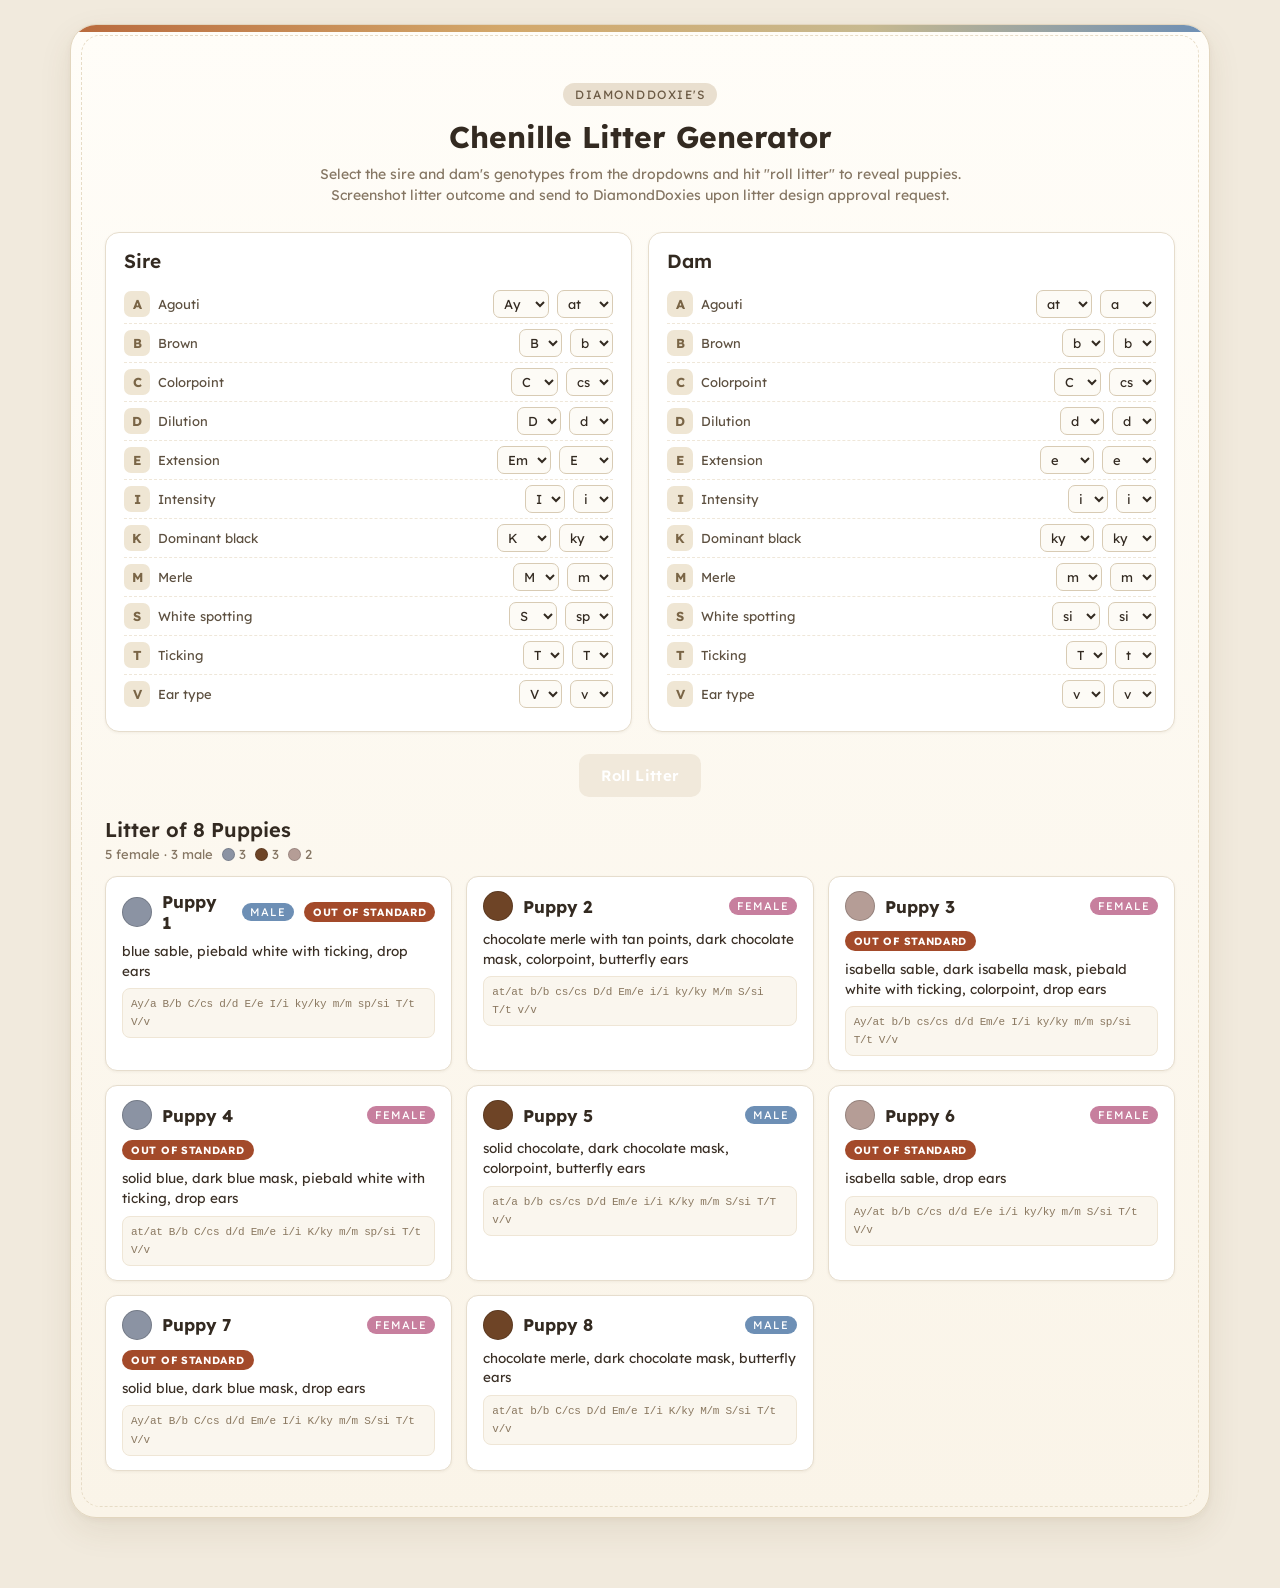
==== index.html @ 8bdf1797 "Add files via upload" ====
<!DOCTYPE html>
<html lang="en">
<head>
<meta charset="UTF-8">
<meta name="viewport" content="width=device-width, initial-scale=1">
<title>DiamondDoxie's Chenille Litter Generator</title>
<link rel="preconnect" href="https://fonts.googleapis.com">
<link rel="preconnect" href="https://fonts.gstatic.com" crossorigin>
<link href="https://fonts.googleapis.com/css2?family=Lexend:wght@300;400;500;600;700;800&display=swap" rel="stylesheet">
<link rel="stylesheet" href="style.css">
</head>
<body>
<div class="wrap">
  <header>
    <div class="breedTag">DiamondDoxie's</div>
    <h1>Chenille Litter Generator</h1>
    <p>Select the sire and dam's genotypes from the dropdowns and hit "roll litter" to reveal puppies.  Screenshot litter outcome and send to DiamondDoxies upon litter design approval request.</p>
  </header>

  <div class="parents">
    <section class="panel">
      <div class="parentHead">
        <h2>Sire</h2>
      </div>
      <div id="sireLoci"></div>
    </section>
    <section class="panel">
      <div class="parentHead">
        <h2>Dam</h2>
      </div>
      <div id="damLoci"></div>
    </section>
  </div>

  <div class="controls">
    <button class="bigBtn" onclick="produceLitter()">Roll Litter</button>
  </div>

  <div class="results" id="results"></div>
</div>

<script>
const LOCI = [
  { id: 'A', name: 'Agouti', order: 'Ay > asa > at > a', alleles: [
    { a: 'Ay', p: 'Sable — fawn with black-tipped hairs' },
    { a: 'asa', p: 'Black saddle — tan dog with a black saddle over the back' },
    { a: 'at', p: 'Tan points — body with tan markings on muzzle, brow, chest, legs' },
    { a: 'a',  p: 'Recessive black — solid black, no tan' },
  ]},
  { id: 'B', name: 'Brown', order: 'B > b', alleles: [
    { a: 'B', p: 'Black-based pigment (dominant)' },
    { a: 'b', p: 'Brown / chocolate pigment (recessive)' },
  ]},
  { id: 'C', name: 'Colorpoint', order: 'C > cs > c', alleles: [
    { a: 'C', p: 'Full color (dominant)' },
    { a: 'cs', p: 'Siamese colorpoint — pale body, dark points' },
    { a: 'c', p: 'Albino — white coat, pink eyes' },
  ]},
  { id: 'D', name: 'Dilution', order: 'D > d', alleles: [
    { a: 'D', p: 'Full pigment (dominant)' },
    { a: 'd', p: 'Dilute — black to blue, chocolate to isabella' },
  ]},
  { id: 'E', name: 'Extension', order: 'Em > E > e', alleles: [
    { a: 'Em', p: 'Melanistic mask — dark face/muzzle' },
    { a: 'E', p: 'Normal — allows black pigment' },
    { a: 'e', p: 'Red — no black on body' },
  ]},
  { id: 'I', name: 'Intensity', order: 'I > i', alleles: [
    { a: 'I', p: 'Full intensity (dominant)' },
    { a: 'i', p: 'Faded intensity — red washed out to cream' },
  ]},
  { id: 'K', name: 'Dominant black', order: 'K > kbr > ky', alleles: [
    { a: 'K', p: 'Dominant black — masks the A-locus' },
    { a: 'kbr', p: 'Brindle — dark stripes over the base pattern' },
    { a: 'ky', p: 'Recessive — the A-locus pattern shows' },
  ]},
  { id: 'M', name: 'Merle', order: 'M > m', alleles: [
    { a: 'M', p: 'Merle — mottled patches of diluted color' },
    { a: 'm', p: 'No merle (recessive)' },
  ]},
  { id: 'S', name: 'White spotting', order: 'S > sp > sc > si', alleles: [
    { a: 'S', p: 'Solid — no white (dominant)' },
    { a: 'sp', p: 'Piebald — white patches' },
    { a: 'sc', p: 'Caterpillar piebald — caterpillar-shaped white patches' },
    { a: 'si', p: 'Collared — white markings' },
  ]},
  { id: 'T', name: 'Ticking', order: 'T > t', alleles: [
    { a: 'T', p: 'Ticking — freckles/spots in the white areas' },
    { a: 't', p: 'No ticking (recessive)' },
  ]},
  { id: 'V', name: 'Ear type', order: 'V > v', alleles: [
    { a: 'V', p: 'Drop ears (dominant)' },
    { a: 'v', p: 'Butterfly ears (recessive)' },
  ]},
];

const DEFAULT_SIRE = { A: ['Ay','at'], B: ['B','b'], C: ['C','cs'], D: ['D','d'], E: ['Em','E'], I: ['I','i'], K: ['K','ky'], M: ['M','m'], S: ['S','sp'], T: ['T','T'], V: ['V','v'] };
const DEFAULT_DAM  = { A: ['at','a'], B: ['b','b'], C: ['C','cs'], D: ['d','d'], E: ['e','e'], I: ['i','i'], K: ['ky','ky'], M: ['m','m'], S: ['si','si'], T: ['T','t'], V: ['v','v'] };

function buildParentUI(parent) {
  const ctn = document.getElementById(parent + 'Loci');
  for (const L of LOCI) {
    const row = document.createElement('div');
    row.className = 'locusRow';
    const idEl = document.createElement('div');
    idEl.className = 'locusId';
    idEl.textContent = L.id;
    const nameEl = document.createElement('div');
    nameEl.className = 'locusName';
    nameEl.textContent = L.name;
    row.appendChild(idEl);
    row.appendChild(nameEl);
    for (const slot of ['a','b']) {
      const sel = document.createElement('select');
      sel.id = parent + '_' + L.id + slot;
      sel.title = L.id + ' locus — ' + L.name;
      for (const al of L.alleles) {
        const opt = document.createElement('option');
        opt.value = al.a;
        opt.textContent = al.a;
        opt.title = al.p;
        sel.appendChild(opt);
      }
      row.appendChild(sel);
    }
    ctn.appendChild(row);
  }
}

function setParent(parent, g) {
  for (const L of LOCI) {
    document.getElementById(parent + '_' + L.id + 'a').value = g[L.id][0];
    document.getElementById(parent + '_' + L.id + 'b').value = g[L.id][1];
  }
}

function readParentGenotype(parent) {
  const g = {};
  for (const L of LOCI) {
    g[L.id] = [
      document.getElementById(parent + '_' + L.id + 'a').value,
      document.getElementById(parent + '_' + L.id + 'b').value,
    ];
  }
  return g;
}

function pick(arr) { return arr[Math.floor(Math.random() * 2)]; }

function inheritPuppy(dam, sire) {
  const g = {};
  for (const L of LOCI) g[L.id] = [pick(dam[L.id]), pick(sire[L.id])];
  return g;
}

function has(g, id, a) { return g[id][0] === a || g[id][1] === a; }
function homo(g, id, a) { return g[id][0] === a && g[id][1] === a; }

function euColor(g) {
  const brown = homo(g, 'B', 'b');
  const dilute = homo(g, 'D', 'd');
  if (brown) return dilute ? 'isabella' : 'chocolate';
  return dilute ? 'blue' : 'black';
}

function cType(g) {
  if (has(g, 'C', 'C')) return 'full';
  if (homo(g, 'C', 'c')) return 'albino';
  return 'colorpoint';
}

function aPattern(g) {
  if (has(g, 'A', 'Ay')) return 'sable';
  if (has(g, 'A', 'asa')) return 'saddle';
  if (homo(g, 'A', 'a')) return 'black';
  return 'tanpoints';
}

function aDisplay(g) {
  const ap = aPattern(g);
  const eu = euColor(g);
  if (ap === 'sable') return eu + ' sable';
  if (ap === 'saddle') return eu + ' saddle';
  if (ap === 'tanpoints') return eu + '-and-tan';
  return 'recessive ' + eu;
}

function whiteType(g) {
  if (has(g, 'S', 'S')) return 'none';
  if (has(g, 'S', 'sp')) return 'piebald';
  if (has(g, 'S', 'sc')) return 'caterpillar';
  return 'irish';
}

function whitePhrase(g) {
  const w = whiteType(g);
  let s = '';
  if (w === 'piebald') s = 'piebald white';
  else if (w === 'caterpillar') s = 'caterpillar piebald';
  else if (w === 'irish') s = 'collared';
  if (s && has(g, 'T', 'T')) s += ' with ticking';
  return s;
}

function earPhrase(g) {
  return homo(g, 'V', 'v') ? 'butterfly ears' : 'drop ears';
}

function phenotype(g) {
  const ct = cType(g);
  const parts = [];
  if (ct === 'albino') {
    parts.push('albino — white coat, pink eyes');
  } else {
    if (homo(g, 'E', 'e')) {
      let b = homo(g, 'I', 'i') ? 'cream coat (faded intensity)' : 'red coat';
      if (homo(g, 'M', 'M')) b = 'double merle (lethal white) — mostly white coat';
      else if (has(g, 'M', 'M')) b += ' with ghost merle';
      parts.push(b);
    } else {
      const eu = euColor(g);
      let base;
      const kDominant = has(g, 'K', 'K');
      if (kDominant) base = 'solid ' + eu;
      else if (has(g, 'K', 'kbr')) base = aPattern(g) === 'black' ? 'solid ' + eu : 'brindle ' + aDisplay(g);
      else base = aDisplay(g);
      const patternExpr = !kDominant;
      if (homo(g, 'M', 'M')) {
        base = 'double merle (lethal white) — mostly white with small ' + eu + ' patches';
      } else if (has(g, 'M', 'M')) {
        const ap = aPattern(g);
        if (has(g, 'K', 'kbr')) base = eu + ' brindlemerle';
        else if (!patternExpr) base = eu + ' merle';
        else if (ap === 'tanpoints') base = eu + ' merle with tan points';
        else if (ap === 'black') base = eu + ' merle';
        else base = aDisplay(g) + ' merle';
      }
      parts.push(base);
      if (has(g, 'E', 'Em')) parts.push('dark ' + eu + ' mask');
    }
    const w = whitePhrase(g);
    if (w) parts.push(w);
    if (ct === 'colorpoint') parts.push('colorpoint');
  }
  parts.push(earPhrase(g));
  return parts.join(', ');
}

function outOfStandard(g) {
  if (homo(g, 'M', 'M')) return true;
  if (cType(g) === 'albino') return true;
  if (homo(g, 'E', 'e') && homo(g, 'I', 'i')) return true;
  if (!homo(g, 'E', 'e') && homo(g, 'D', 'd')) return true;
  return has(g, 'K', 'kbr') && has(g, 'M', 'M');
}

function swatchColor(g) {
  const ct = cType(g);
  if (ct === 'albino') return '#f4f1ec';
  if (homo(g, 'M', 'M')) return '#efe9e0';
  if (homo(g, 'E', 'e')) return homo(g, 'I', 'i') ? '#f0e0c4' : '#c4763a';
  const map = { black: '#3b3b45', blue: '#8b93a3', chocolate: '#6e4426', isabella: '#b59d96' };
  return map[euColor(g)];
}

function genoString(g) {
  return LOCI.map(L => {
    const a = g[L.id];
    const sorted = a.slice().sort((x, y) =>
      L.alleles.findIndex(al => al.a === x) - L.alleles.findIndex(al => al.a === y));
    return sorted.join('/');
  }).join(' ');
}

function produceLitter(scroll) {
  const sire = readParentGenotype('sire');
  const dam = readParentGenotype('dam');
  let n = 2 + Math.floor(Math.random() * 7);
  const pups = [];
  for (let i = 0; i < n; i++) {
    const g = inheritPuppy(dam, sire);
    pups.push({
      id: i + 1,
      sex: Math.random() < 0.5 ? 'F' : 'M',
      g,
      pheno: phenotype(g),
      color: swatchColor(g),
      merle: has(g, 'M', 'M') && !homo(g, 'M', 'M'),
    });
  }
  renderLitter(pups);
  if (scroll) {
    const top = document.getElementById('results').offsetTop - 12;
    window.scrollTo({ top, behavior: 'smooth' });
  }
}

function renderLitter(pups) {
  const ctn = document.getElementById('results');
  const f = pups.filter(p => p.sex === 'F').length;
  const m = pups.length - f;
  const colors = {};
  for (const p of pups) colors[p.color] = (colors[p.color] || 0) + 1;
  let html = '<h3>Litter of ' + pups.length + (pups.length === 1 ? ' Puppy' : ' Puppies') + '</h3>';
  html += '<p class="summary">' + f + ' female &middot; ' + m + ' male';
  for (const [c, count] of Object.entries(colors)) {
    html += '<span class="dot" style="background:' + c + '" title="' + count + '"></span>' + count;
  }
  html += '</p><div class="litterGrid">';
  for (const p of pups) {
    html += '<div class="puppy">';
    html += '<div class="puppyTop"><span class="swatch' + (p.merle ? ' merle' : '') + '" style="background:' + p.color + '"></span>';
    html += '<span class="puppyId">Puppy ' + p.id + '</span>';
    html += '<span class="sex ' + p.sex + '">' + (p.sex === 'F' ? 'Female' : 'Male') + '</span>';
    if (outOfStandard(p.g)) html += '<span class="oosTag">Out of standard</span>';
    html += '</div>';
    html += '<p class="pheno">' + p.pheno + '</p>';
    html += '<div class="genos">' + genoString(p.g) + '</div>';
    html += '</div>';
  }
  html += '</div>';
  ctn.innerHTML = html;
}

buildParentUI('sire');
buildParentUI('dam');
setParent('sire', DEFAULT_SIRE);
setParent('dam', DEFAULT_DAM);
produceLitter(false);

window.__gen = { inheritPuppy, phenotype, genoString, outOfStandard, cType, euColor, swatchColor, LOCI };
</script>
</body>
</html>
---- style.css ----
* { box-sizing: border-box; }
  body {
    margin: 0; padding: 24px 14px 70px;
    background: #f1eadd; color: #332a21;
    font-family: "Lexend", ui-sans-serif, system-ui, -apple-system, "Segoe UI", Roboto, Arial, sans-serif;
    text-align: left;
  }
  .wrap {
    max-width: 1140px; margin: 0 auto;
    background: linear-gradient(180deg, #fffdf8 0%, #faf4e8 100%);
    border: 1px solid #e2d6bf; border-radius: 26px;
    box-shadow: 0 12px 34px rgba(90, 62, 26, .09), 0 2px 6px rgba(90, 62, 26, .05);
    padding: 30px 34px 46px; position: relative; overflow: hidden;
  }
  .wrap::before {
    content: ""; position: absolute; top: 0; left: 0; right: 0; height: 7px;
    background: linear-gradient(90deg, #b96a3d, #d3a86a 38%, #c7b98f 70%, #6d8fb5);
  }
  .wrap::after {
    content: ""; position: absolute; inset: 10px; pointer-events: none;
    border: 1px dashed #e7dcc6; border-radius: 19px;
  }

  header { text-align: center; padding: 28px 0 4px; }
  .breedTag {
    display: inline-block; background: #e9dfcf; color: #6b5a44;
    font-size: 12px; letter-spacing: 1.5px; text-transform: uppercase;
    padding: 4px 12px; border-radius: 999px; margin-bottom: 12px;
  }
  h1 { font-family: "Lexend", sans-serif; font-weight: 700; font-size: 30px; margin: 0 0 8px; }
  header p { color: #857663; font-size: 14px; margin: 0 auto; max-width: 680px; line-height: 1.5; }

  .panel {
    background: #fff; border: 1px solid #e6ddcd; border-radius: 14px;
    padding: 16px 18px 18px; box-shadow: 0 1px 3px rgba(70,50,20,.06);
  }
  .parents { display: grid; grid-template-columns: 1fr 1fr; gap: 16px; margin-top: 22px; }
  @media (max-width: 820px){ .parents { grid-template-columns: 1fr; } }

  .parentHead { display: flex; align-items: center; justify-content: space-between; margin-bottom: 12px; }
  .parentHead h2 { font-family: "Lexend", sans-serif; font-weight: 600; font-size: 19px; margin: 0; }
  .miniBtn {
    background: #f1e9db; border: 1px solid #dfd3be; color: #6b5a44; border-radius: 8px;
    padding: 4px 10px; font-size: 12px; cursor: pointer; font-family: inherit;
  }
  .miniBtn:hover { background: #e8ddc9; }

  .locusRow { display: flex; align-items: center; gap: 8px; padding: 5px 0; border-bottom: 1px dashed #efe7d9; }
  .locusRow:last-child { border-bottom: none; }
  .locusId {
    width: 26px; height: 26px; border-radius: 7px; flex: 0 0 26px;
    background: #efe6d4; color: #7a6546; font-size: 13px; font-weight: 700;
    display: flex; align-items: center; justify-content: center;
  }
  .locusName { flex: 1; font-size: 13px; color: #5d5040; }
  select {
    font-size: 13px; padding: 4px 6px; border-radius: 7px;
    border: 1px solid #d8cbb4; background: #fdfbf6; color: #332a21; font-family: inherit;
  }
  select:focus { outline: 2px solid #d3a86a; outline-offset: 1px; }

  .controls { display: flex; justify-content: center; margin: 22px 0 6px; }
  .bigBtn {
    background: #f1e9db; color: #fff; border: none; border-radius: 10px;
    font-size: 15px; font-weight: 600; padding: 12px 22px; cursor: pointer;
    font-family: inherit; letter-spacing: .3px;
  }
  .bigBtn:hover { background: #f1e7c0; }

  .results { margin-top: 20px; }
  .results h3 { font-family: "Lexend", sans-serif; font-weight: 600; font-size: 20px; margin: 0 0 4px; }
  .summary { font-size: 13px; color: #857663; margin: 0 0 14px; }
  .dot { display: inline-block; width: 13px; height: 13px; border-radius: 50%; border: 1px solid rgba(0,0,0,.15); vertical-align: -2px; margin: 0 4px 0 9px; }

  .litterGrid { display: grid; grid-template-columns: repeat(auto-fill, minmax(300px, 1fr)); gap: 14px; }
  .puppy {
    background: #fff; border: 1px solid #e6ddcd; border-radius: 12px;
    padding: 14px 16px; box-shadow: 0 1px 3px rgba(70,50,20,.06);
  }
  .puppyTop { display: flex; align-items: center; gap: 10px; margin-bottom: 8px; flex-wrap: wrap; }
  .swatch { width: 30px; height: 30px; border-radius: 50%; border: 1px solid rgba(0,0,0,.18); flex: 0 0 30px; }
  .swatch.merle {
    background-image:
      radial-gradient(circle at 32% 30%, rgba(255,255,255,.85) 0 20%, transparent 42%),
      radial-gradient(circle at 72% 62%, rgba(255,255,255,.7) 0 24%, transparent 48%),
      radial-gradient(circle at 55% 22%, rgba(255,255,255,.55) 0 14%, transparent 36%),
      radial-gradient(circle at 40% 80%, rgba(255,255,255,.65) 0 16%, transparent 34%);
  }
  .puppyId { font-family: "Lexend", sans-serif; font-size: 17px; font-weight: 700; flex: 1; }
  .sex { font-size: 11px; letter-spacing: 1px; text-transform: uppercase; padding: 2px 8px; border-radius: 999px; color: #fff; }
  .sex.M { background: #6d8fb5; }
  .sex.F { background: #c77f9e; }
  .oosTag {
    font-size: 10.5px; font-weight: 700; letter-spacing: .7px; text-transform: uppercase;
    color: #fff; background: #a34a2a; border-radius: 999px; padding: 3px 9px;
  }
  .pheno { font-size: 13.5px; line-height: 1.45; color: #3a2f25; margin: 0 0 8px; }
  .genos {
    font-size: 11px; letter-spacing: -0.3px; color: #8a7860; font-family: ui-monospace, SFMono-Regular, Menlo, monospace;
    background: #faf6ee; border: 1px solid #efe6d6; border-radius: 8px; padding: 6px 8px; line-height: 1.65;
  }
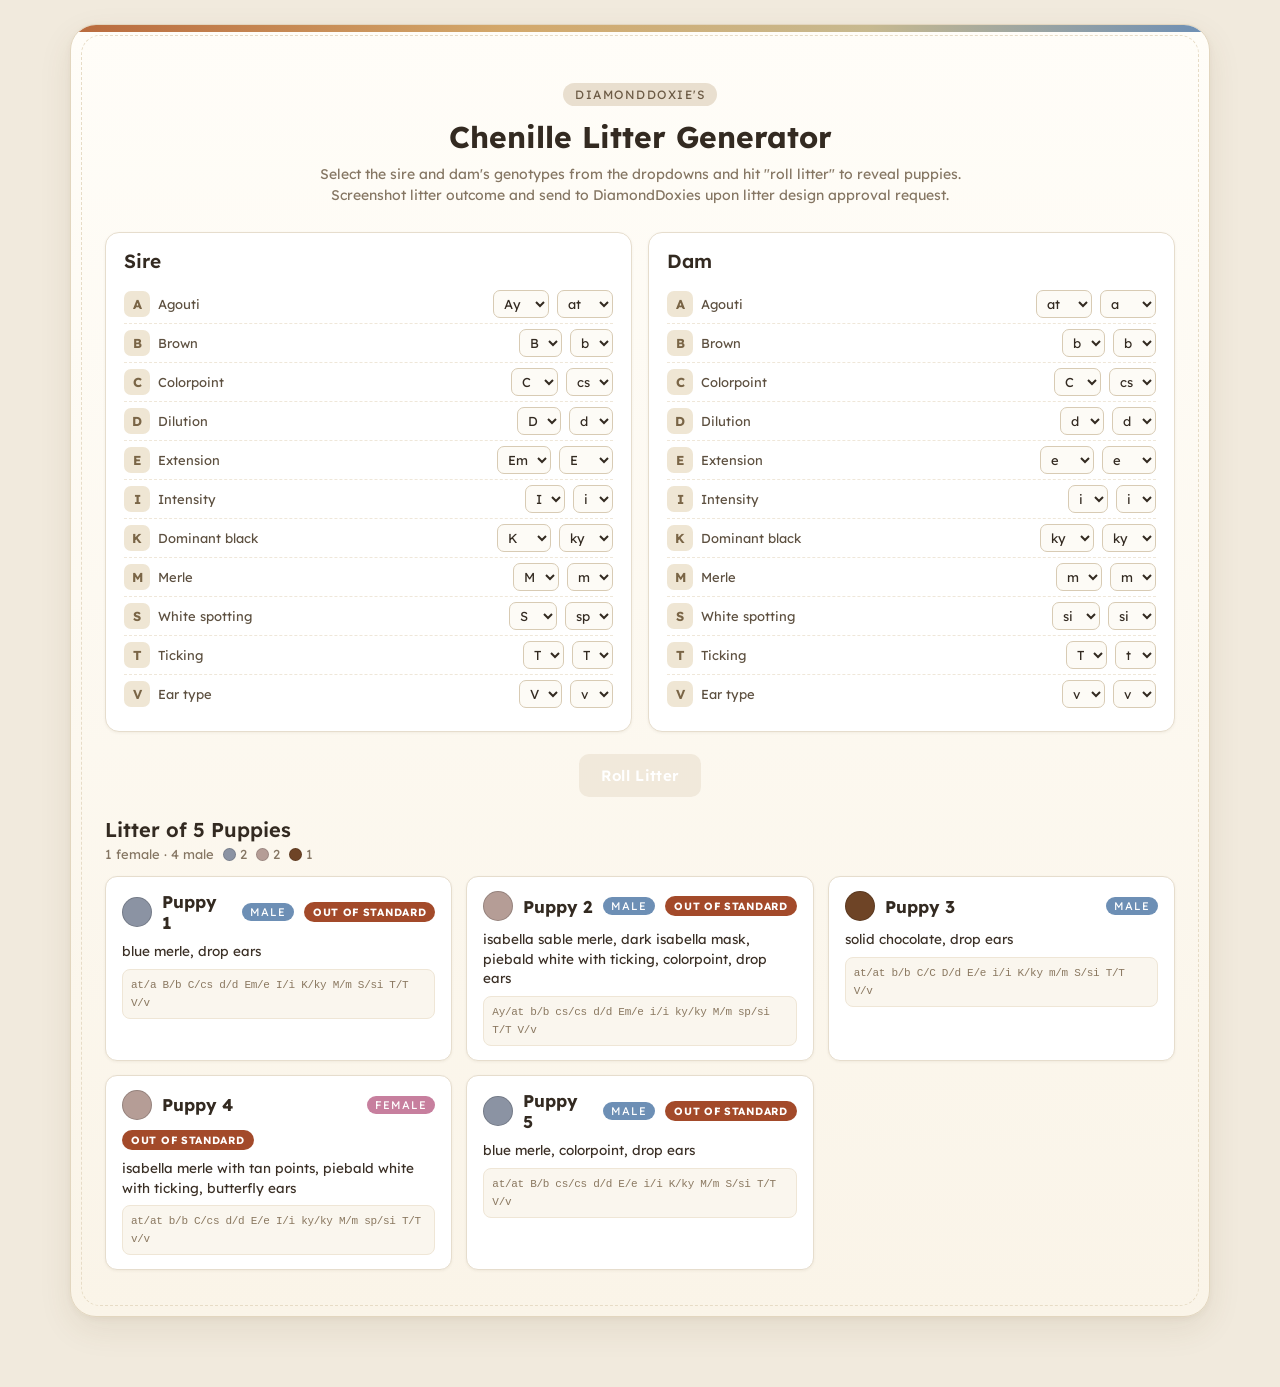
==== commit 11b49d3e: "Add files via upload" ====
--- a/index.html
+++ b/index.html
@@ -1,13 +1,13 @@
 <!DOCTYPE html>
 <html lang="en">
 <head>
-<meta charset="UTF-8">
-<meta name="viewport" content="width=device-width, initial-scale=1">
-<title>DiamondDoxie's Chenille Litter Generator</title>
-<link rel="preconnect" href="https://fonts.googleapis.com">
-<link rel="preconnect" href="https://fonts.gstatic.com" crossorigin>
-<link href="https://fonts.googleapis.com/css2?family=Lexend:wght@300;400;500;600;700;800&display=swap" rel="stylesheet">
-<link rel="stylesheet" href="style.css">
+  <meta charset="UTF-8">
+  <meta name="viewport" content="width=device-width, initial-scale=1.0">
+  <title>Chenille Litter Generator</title>
+  <link rel="preconnect" href="https://fonts.googleapis.com">
+  <link rel="preconnect" href="https://fonts.gstatic.com" crossorigin>
+  <link href="https://fonts.googleapis.com/css2?family=Lexend:wght@300;400;500;600;700;800&display=swap" rel="stylesheet">
+  <link rel="stylesheet" href="styles.css">
 </head>
 <body>
 <div class="wrap">
@@ -38,7 +38,6 @@
 
   <div class="results" id="results"></div>
 </div>
-
 <script>
 const LOCI = [
   { id: 'A', name: 'Agouti', order: 'Ay > asa > at > a', alleles: [
@@ -236,7 +235,7 @@
         else base = aDisplay(g) + ' merle';
       }
       parts.push(base);
-      if (has(g, 'E', 'Em')) parts.push('dark ' + eu + ' mask');
+      if (has(g, 'E', 'Em') && !has(g, 'K', 'K')) parts.push('dark ' + eu + ' mask');
     }
     const w = whitePhrase(g);
     if (w) parts.push(w);
--- a/styles.css
+++ b/styles.css
@@ -0,0 +1,101 @@
+* { box-sizing: border-box; }
+body {
+  margin: 0; padding: 24px 14px 70px;
+  background: #f1eadd; color: #332a21;
+  font-family: "Lexend", ui-sans-serif, system-ui, -apple-system, "Segoe UI", Roboto, Arial, sans-serif;
+  text-align: left;
+}
+.wrap {
+  max-width: 1140px; margin: 0 auto;
+  background: linear-gradient(180deg, #fffdf8 0%, #faf4e8 100%);
+  border: 1px solid #e2d6bf; border-radius: 26px;
+  box-shadow: 0 12px 34px rgba(90, 62, 26, .09), 0 2px 6px rgba(90, 62, 26, .05);
+  padding: 30px 34px 46px; position: relative; overflow: hidden;
+}
+.wrap::before {
+  content: ""; position: absolute; top: 0; left: 0; right: 0; height: 7px;
+  background: linear-gradient(90deg, #b96a3d, #d3a86a 38%, #c7b98f 70%, #6d8fb5);
+}
+.wrap::after {
+  content: ""; position: absolute; inset: 10px; pointer-events: none;
+  border: 1px dashed #e7dcc6; border-radius: 19px;
+}
+
+header { text-align: center; padding: 28px 0 4px; }
+.breedTag {
+  display: inline-block; background: #e9dfcf; color: #6b5a44;
+  font-size: 12px; letter-spacing: 1.5px; text-transform: uppercase;
+  padding: 4px 12px; border-radius: 999px; margin-bottom: 12px;
+}
+h1 { font-family: "Lexend", sans-serif; font-weight: 700; font-size: 30px; margin: 0 0 8px; }
+header p { color: #857663; font-size: 14px; margin: 0 auto; max-width: 680px; line-height: 1.5; }
+
+.panel {
+  background: #fff; border: 1px solid #e6ddcd; border-radius: 14px;
+  padding: 16px 18px 18px; box-shadow: 0 1px 3px rgba(70,50,20,.06);
+}
+.parents { display: grid; grid-template-columns: 1fr 1fr; gap: 16px; margin-top: 22px; }
+@media (max-width: 820px){ .parents { grid-template-columns: 1fr; } }
+
+.parentHead { display: flex; align-items: center; justify-content: space-between; margin-bottom: 12px; }
+.parentHead h2 { font-family: "Lexend", sans-serif; font-weight: 600; font-size: 19px; margin: 0; }
+.miniBtn {
+  background: #f1e9db; border: 1px solid #dfd3be; color: #6b5a44; border-radius: 8px;
+  padding: 4px 10px; font-size: 12px; cursor: pointer; font-family: inherit;
+}
+.miniBtn:hover { background: #e8ddc9; }
+
+.locusRow { display: flex; align-items: center; gap: 8px; padding: 5px 0; border-bottom: 1px dashed #efe7d9; }
+.locusRow:last-child { border-bottom: none; }
+.locusId {
+  width: 26px; height: 26px; border-radius: 7px; flex: 0 0 26px;
+  background: #efe6d4; color: #7a6546; font-size: 13px; font-weight: 700;
+  display: flex; align-items: center; justify-content: center;
+}
+.locusName { flex: 1; font-size: 13px; color: #5d5040; }
+select {
+  font-size: 13px; padding: 4px 6px; border-radius: 7px;
+  border: 1px solid #d8cbb4; background: #fdfbf6; color: #332a21; font-family: inherit;
+}
+select:focus { outline: 2px solid #d3a86a; outline-offset: 1px; }
+
+.controls { display: flex; justify-content: center; margin: 22px 0 6px; }
+.bigBtn {
+  background: #f1e9db; color: #fff; border: none; border-radius: 10px;
+  font-size: 15px; font-weight: 600; padding: 12px 22px; cursor: pointer;
+  font-family: inherit; letter-spacing: .3px;
+}
+.bigBtn:hover { background: #8f5734; }
+
+.results { margin-top: 20px; }
+.results h3 { font-family: "Lexend", sans-serif; font-weight: 600; font-size: 20px; margin: 0 0 4px; }
+.summary { font-size: 13px; color: #857663; margin: 0 0 14px; }
+.dot { display: inline-block; width: 13px; height: 13px; border-radius: 50%; border: 1px solid rgba(0,0,0,.15); vertical-align: -2px; margin: 0 4px 0 9px; }
+
+.litterGrid { display: grid; grid-template-columns: repeat(auto-fill, minmax(300px, 1fr)); gap: 14px; }
+.puppy {
+  background: #fff; border: 1px solid #e6ddcd; border-radius: 12px;
+  padding: 14px 16px; box-shadow: 0 1px 3px rgba(70,50,20,.06);
+}
+.puppyTop { display: flex; align-items: center; gap: 10px; margin-bottom: 8px; flex-wrap: wrap; }
+.swatch { width: 30px; height: 30px; border-radius: 50%; border: 1px solid rgba(0,0,0,.18); flex: 0 0 30px; }
+.swatch.merle {
+  background-image:
+    radial-gradient(circle at 32% 30%, rgba(255,255,255,.85) 0 20%, transparent 42%),
+    radial-gradient(circle at 72% 62%, rgba(255,255,255,.7) 0 24%, transparent 48%),
+    radial-gradient(circle at 55% 22%, rgba(255,255,255,.55) 0 14%, transparent 36%),
+    radial-gradient(circle at 40% 80%, rgba(255,255,255,.65) 0 16%, transparent 34%);
+}
+.puppyId { font-family: "Lexend", sans-serif; font-size: 17px; font-weight: 700; flex: 1; }
+.sex { font-size: 11px; letter-spacing: 1px; text-transform: uppercase; padding: 2px 8px; border-radius: 999px; color: #fff; }
+.sex.M { background: #6d8fb5; }
+.sex.F { background: #c77f9e; }
+.oosTag {
+  font-size: 10.5px; font-weight: 700; letter-spacing: .7px; text-transform: uppercase;
+  color: #fff; background: #a34a2a; border-radius: 999px; padding: 3px 9px;
+}
+.pheno { font-size: 13.5px; line-height: 1.45; color: #3a2f25; margin: 0 0 8px; }
+.genos {
+  font-size: 11px; letter-spacing: -0.3px; color: #8a7860; font-family: ui-monospace, SFMono-Regular, Menlo, monospace;
+  background: #faf6ee; border: 1px solid #efe6d6; border-radius: 8px; padding: 6px 8px; line-height: 1.65;
+}
